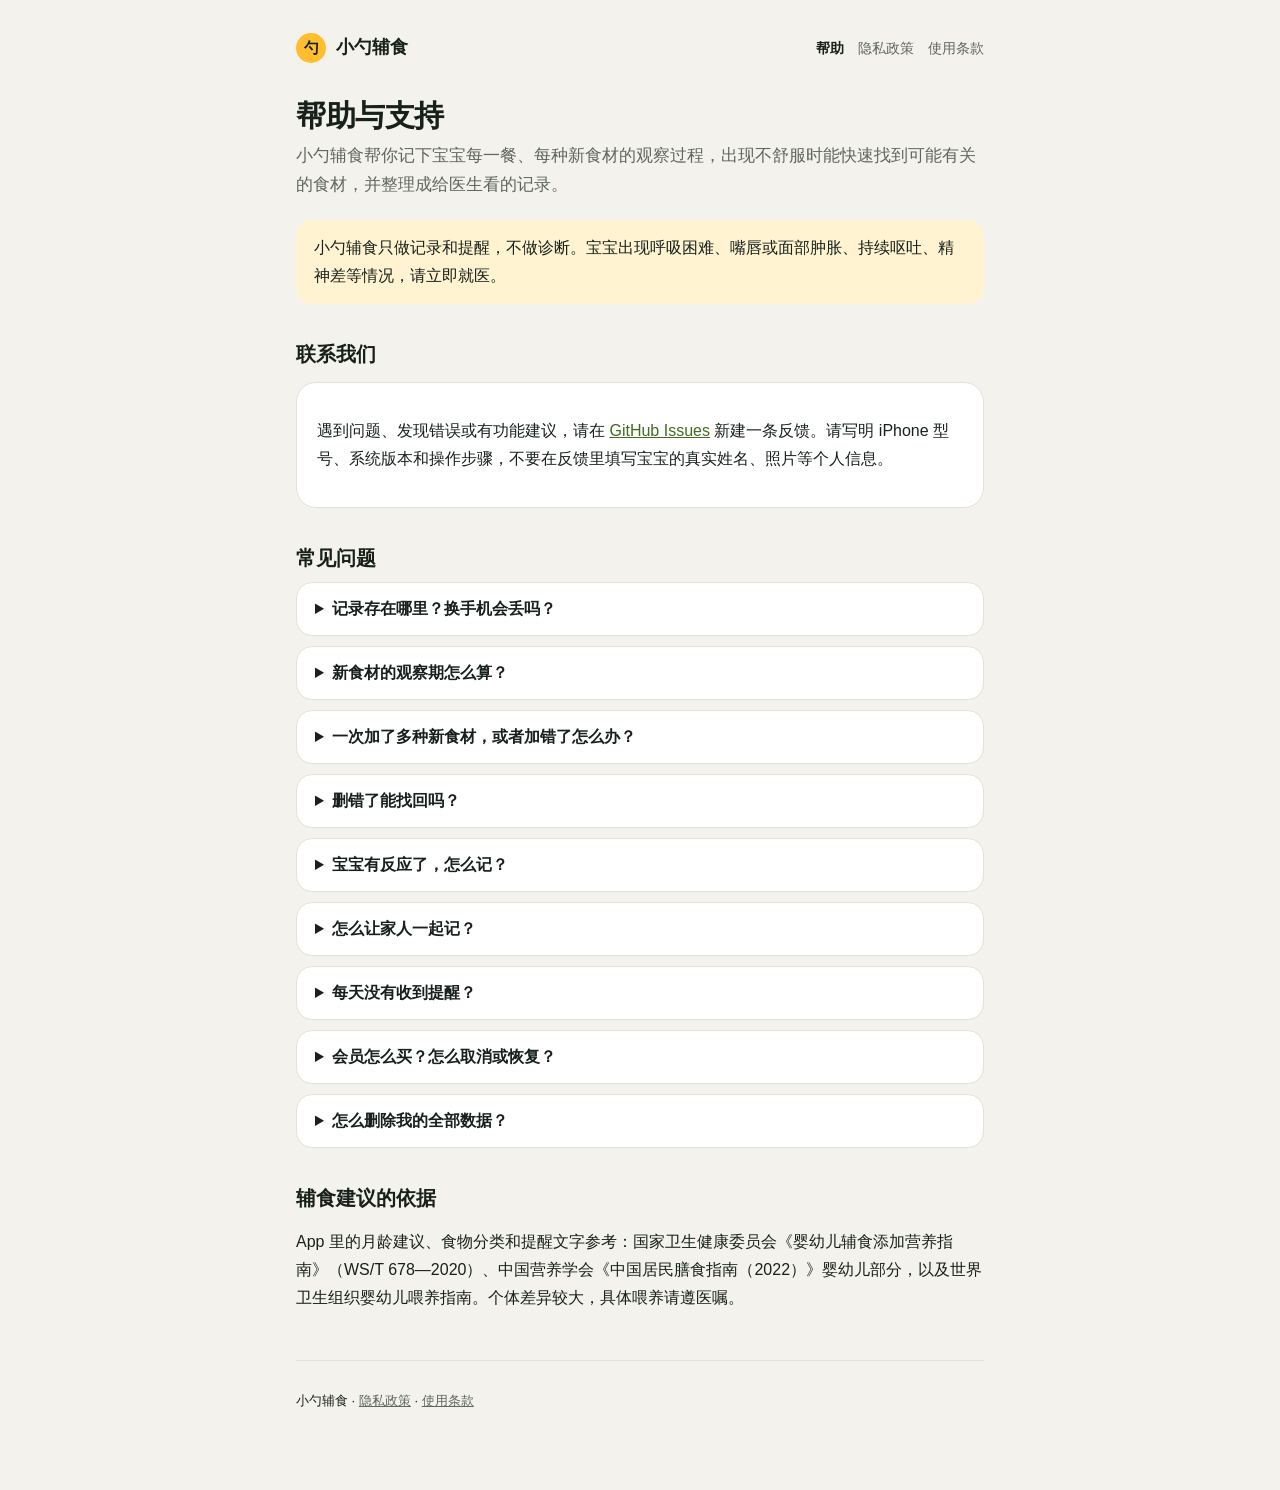
==== index.html @ 77303f6c "支持页面、隐私政策和使用条款" ====
<!DOCTYPE html>
<html lang="zh-CN">
<head>
  <meta charset="utf-8">
  <meta name="viewport" content="width=device-width, initial-scale=1">
  <title>小勺辅食 · 帮助与支持</title>
  <meta name="description" content="小勺辅食：记录宝宝辅食与排敏过程的 iPhone App。常见问题、联系方式、隐私政策和使用条款。">
  <link rel="stylesheet" href="style.css">
</head>
<body>
<div class="wrap">
  <header class="site">
    <a class="brand" href="./"><span class="dot">勺</span>小勺辅食</a>
    <nav class="links">
      <a href="./" aria-current="page">帮助</a>
      <a href="privacy.html">隐私政策</a>
      <a href="terms.html">使用条款</a>
    </nav>
  </header>

  <h1>帮助与支持</h1>
  <p class="lead">小勺辅食帮你记下宝宝每一餐、每种新食材的观察过程，出现不舒服时能快速找到可能有关的食材，并整理成给医生看的记录。</p>

  <div class="notice">
    <p>小勺辅食只做记录和提醒，不做诊断。宝宝出现呼吸困难、嘴唇或面部肿胀、持续呕吐、精神差等情况，请立即就医。</p>
  </div>

  <h2>联系我们</h2>
  <div class="card">
    <p>遇到问题、发现错误或有功能建议，请在 <a href="https://github.com/xdx888999/xsfs-support/issues">GitHub Issues</a> 新建一条反馈。请写明 iPhone 型号、系统版本和操作步骤，不要在反馈里填写宝宝的真实姓名、照片等个人信息。</p>
  </div>

  <h2>常见问题</h2>

  <details>
    <summary>记录存在哪里？换手机会丢吗？</summary>
    <p>记录保存在手机上，并通过你自己的 iCloud 同步。换新手机时登录同一个 Apple 账户、打开 iCloud，再安装小勺辅食，记录会自动同步回来。没有登录 iCloud 时只保存在本机，删除 App 后无法恢复，建议定期在「我的 › 导出全部数据」备份。</p>
  </details>

  <details>
    <summary>新食材的观察期怎么算？</summary>
    <p>第一次记到某种食材时，会自动开始观察，首次吃的当天算第 1 天。观察天数默认 3 天，可以在「我的 › 观察天数」改成 2～5 天。观察期内每天可以点「今天一切正常」确认；观察期满且没有记录反应，下次打开 App 时会自动标为「已通过」。</p>
  </details>

  <details>
    <summary>一次加了多种新食材，或者加错了怎么办？</summary>
    <p>在首页「今天吃了」里点开那一餐，取消勾选加错的食材再保存。如果这种食材没有在其他餐里出现过，它的观察会自动取消，回到「未尝试」。也可以长按首页的观察卡片，直接跳到那一餐修改。</p>
  </details>

  <details>
    <summary>删错了能找回吗？</summary>
    <p>删除一餐、反应记录、奶量、计划、常用搭配或自定义食材后，屏幕底部会出现「撤回」，几秒内点一下就能恢复。删除宝宝和「删除全部数据」不能撤回，操作前会再次确认。</p>
  </details>

  <details>
    <summary>宝宝有反应了，怎么记？</summary>
    <p>在观察卡片上点「有反应」，选症状和程度，可以拍照。App 会列出近 72 小时第一次吃的食材供你勾选为「可疑」，被标为可疑的食材不会再自动通过。记错了可以在首页或日历里点开这条反应修改或删除，只因这条记录被标为可疑的食材会恢复原来的状态。</p>
  </details>

  <details>
    <summary>怎么让家人一起记？</summary>
    <p>在「我的 › 家人共享」里邀请家人。对方需要使用 iPhone、登录 iCloud 并安装小勺辅食，点开邀请链接即可加入。免费版可邀请 2 位家人，会员不限人数。长辈可以在自己的手机上开启「长辈模式」，界面只有大字和几个按钮。</p>
  </details>

  <details>
    <summary>每天没有收到提醒？</summary>
    <p>提醒只在有食材正在观察时发送。请检查：iPhone「设置 › 通知 › 小勺辅食」是否允许通知；「我的 › 每日提醒」时间是否正确；专注模式是否屏蔽了通知。开启了「长辈模式」的手机不发送提醒，提醒会发到其他家人的手机上。</p>
  </details>

  <details>
    <summary>会员怎么买？怎么取消或恢复？</summary>
    <p>会员有两种：年付（前 7 天免费，之后按年自动续费）和终身买断。购买、续费和退款都由 Apple 处理。取消自动续费：打开 iPhone「设置」，点你的名字 › 订阅 › 小勺辅食，至少在当前周期结束前 24 小时取消。换手机或重装后，在会员页点「恢复购买」即可。</p>
  </details>

  <details>
    <summary>怎么删除我的全部数据？</summary>
    <p>在「我的 › 删除全部数据」可以一次删除你创建的所有宝宝、记录和照片，iCloud 里的副本也会一起删除，无法恢复。家人共享给你的宝宝不受影响。详细说明见<a href="privacy.html">隐私政策</a>。</p>
  </details>

  <h2>辅食建议的依据</h2>
  <p>App 里的月龄建议、食物分类和提醒文字参考：国家卫生健康委员会《婴幼儿辅食添加营养指南》（WS/T 678—2020）、中国营养学会《中国居民膳食指南（2022）》婴幼儿部分，以及世界卫生组织婴幼儿喂养指南。个体差异较大，具体喂养请遵医嘱。</p>

  <footer class="site">
    <p>小勺辅食 · <a href="privacy.html">隐私政策</a> · <a href="terms.html">使用条款</a></p>
  </footer>
</div>
</body>
</html>
---- style.css ----
/* 小勺辅食 · 支持站点。配色取自 App：蛋黄黄、墨绿黑、米白底 */
:root {
  --ground: #F4F2EC;
  --card: #FFFFFF;
  --ink: #17201B;
  --ink-2: #5E665F;
  --line: #E4E1D8;
  --yolk: #FFBE2E;
  --yolk-soft: #FFF3D1;
  --pea: #8DB83C;
  --link: #3F6B1F;
}

@media (prefers-color-scheme: dark) {
  :root {
    --ground: #111613;
    --card: #1B221E;
    --ink: #E8ECE5;
    --ink-2: #A3ABA4;
    --line: #2C352F;
    --yolk-soft: #3A3018;
    --link: #B7DC74;
  }
}

* { box-sizing: border-box; }

html { -webkit-text-size-adjust: 100%; }

body {
  margin: 0;
  background: var(--ground);
  color: var(--ink);
  font-family: -apple-system, BlinkMacSystemFont, "PingFang SC", "Hiragino Sans GB", "Microsoft YaHei", sans-serif;
  font-size: 16px;
  line-height: 1.75;
}

.wrap {
  max-width: 720px;
  margin: 0 auto;
  padding: 24px 16px 64px;
}

header.site {
  display: flex;
  align-items: center;
  justify-content: space-between;
  gap: 12px;
  padding: 8px 0 24px;
}

.brand {
  display: flex;
  align-items: center;
  gap: 10px;
  color: var(--ink);
  text-decoration: none;
  font-weight: 800;
  font-size: 18px;
}

.brand .dot {
  width: 30px;
  height: 30px;
  border-radius: 50%;
  background: var(--yolk);
  display: inline-flex;
  align-items: center;
  justify-content: center;
  font-size: 15px;
  color: #17201B;
}

nav.links { display: flex; gap: 14px; flex-wrap: wrap; font-size: 14px; }
nav.links a { color: var(--ink-2); text-decoration: none; }
nav.links a[aria-current="page"] { color: var(--ink); font-weight: 700; }

h1 { font-size: 30px; line-height: 1.3; margin: 8px 0 6px; letter-spacing: -0.5px; }
h2 { font-size: 20px; line-height: 1.4; margin: 36px 0 10px; }
h3 { font-size: 16px; margin: 20px 0 4px; }
p, li { color: var(--ink); }
.muted { color: var(--ink-2); font-size: 14px; }
a { color: var(--link); }

.lead { font-size: 17px; color: var(--ink-2); margin: 0 0 20px; }

.card {
  background: var(--card);
  border: 1px solid var(--line);
  border-radius: 20px;
  padding: 18px 20px;
  margin: 14px 0;
}

.notice {
  background: var(--yolk-soft);
  border-radius: 16px;
  padding: 14px 18px;
  margin: 16px 0;
}

.notice p { margin: 0; }

ul { padding-left: 1.2em; }
li { margin: 4px 0; }

details {
  background: var(--card);
  border: 1px solid var(--line);
  border-radius: 16px;
  padding: 12px 18px;
  margin: 10px 0;
}

details summary { cursor: pointer; font-weight: 700; }
details[open] summary { margin-bottom: 6px; }

table { width: 100%; border-collapse: collapse; font-size: 15px; }
th, td { text-align: left; padding: 8px 6px; border-bottom: 1px solid var(--line); vertical-align: top; }
th { color: var(--ink-2); font-weight: 600; white-space: nowrap; }

.table-scroll { overflow-x: auto; }

footer.site {
  margin-top: 48px;
  padding-top: 16px;
  border-top: 1px solid var(--line);
  font-size: 13px;
  color: var(--ink-2);
}

footer.site a { color: var(--ink-2); }
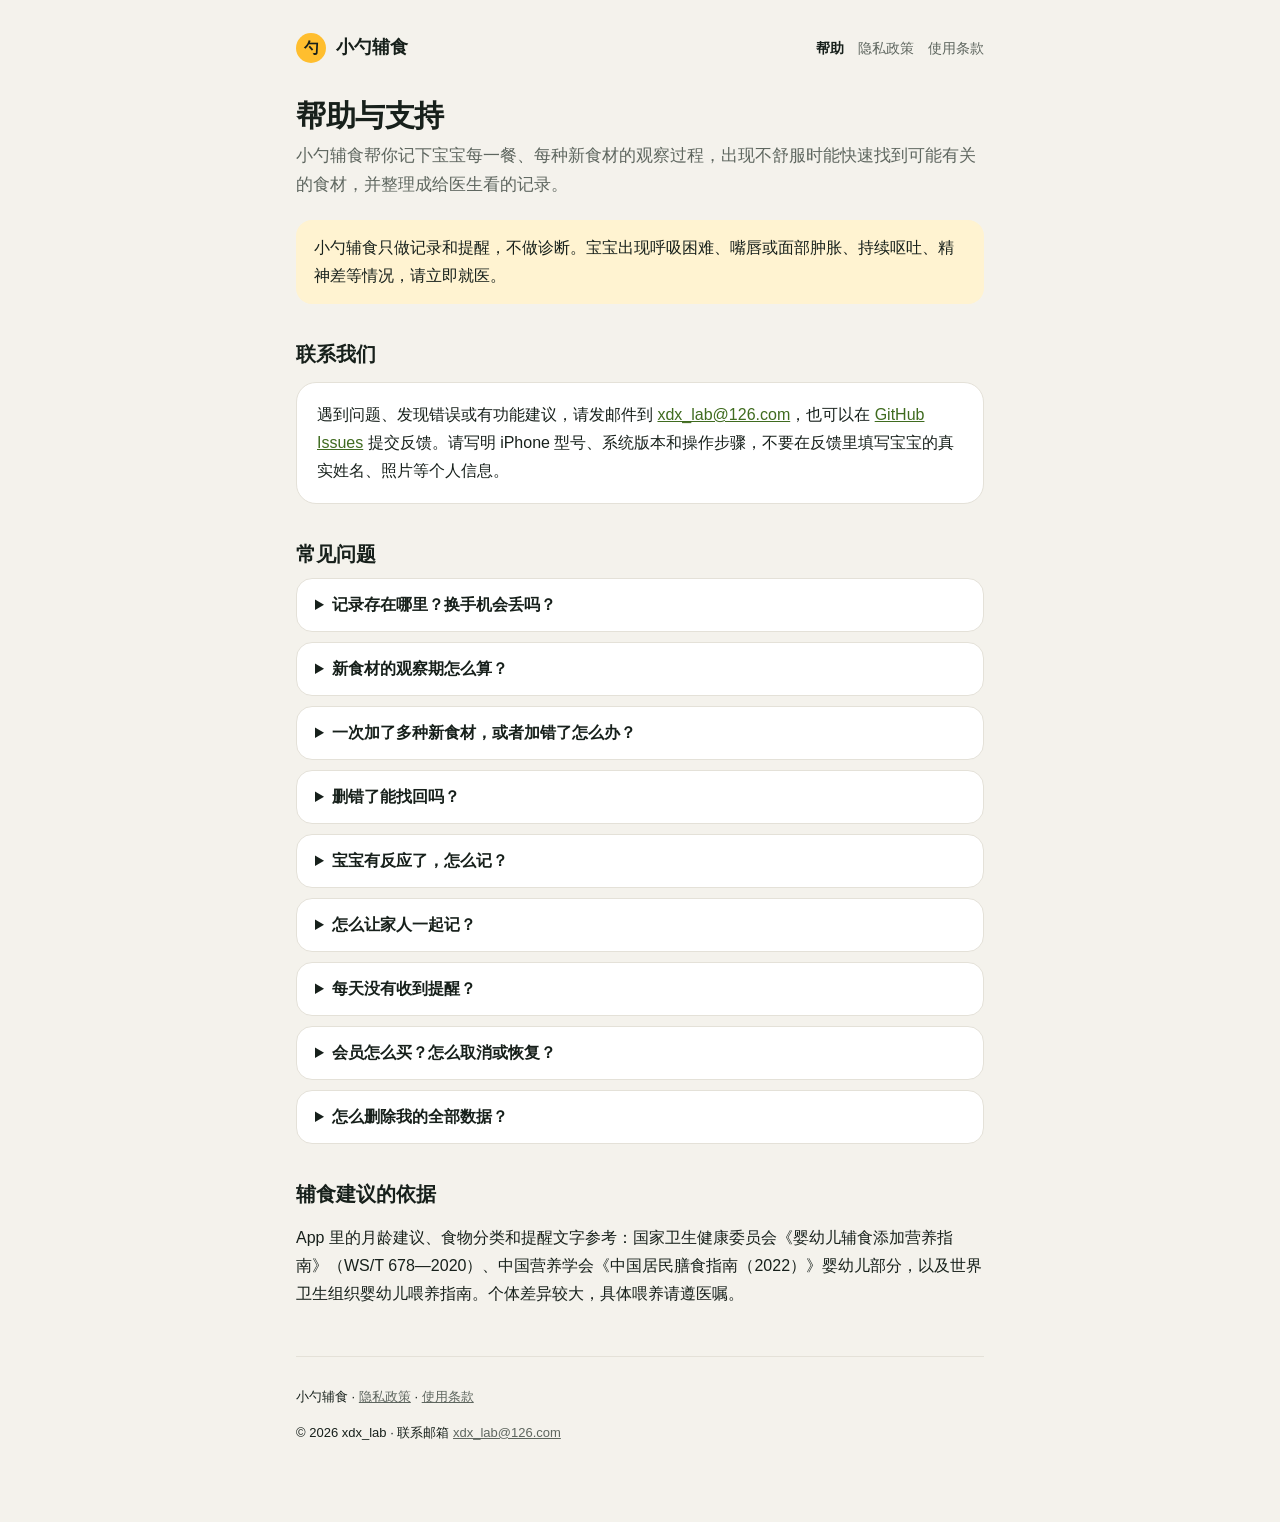
==== commit 8006ac88: "加入版权信息和联系邮箱" ====
--- a/index.html
+++ b/index.html
@@ -27,7 +27,7 @@
 
   <h2>联系我们</h2>
   <div class="card">
-    <p>遇到问题、发现错误或有功能建议，请在 <a href="https://github.com/xdx888999/xsfs-support/issues">GitHub Issues</a> 新建一条反馈。请写明 iPhone 型号、系统版本和操作步骤，不要在反馈里填写宝宝的真实姓名、照片等个人信息。</p>
+    <p>遇到问题、发现错误或有功能建议，请发邮件到 <a href="mailto:xdx_lab@126.com">xdx_lab@126.com</a>，也可以在 <a href="https://github.com/xdx888999/xsfs-support/issues">GitHub Issues</a> 提交反馈。请写明 iPhone 型号、系统版本和操作步骤，不要在反馈里填写宝宝的真实姓名、照片等个人信息。</p>
   </div>
 
   <h2>常见问题</h2>
@@ -82,6 +82,7 @@
 
   <footer class="site">
     <p>小勺辅食 · <a href="privacy.html">隐私政策</a> · <a href="terms.html">使用条款</a></p>
+    <p>© 2026 xdx_lab · 联系邮箱 <a href="mailto:xdx_lab@126.com">xdx_lab@126.com</a></p>
   </footer>
 </div>
 </body>
--- a/style.css
+++ b/style.css
@@ -131,3 +131,6 @@
 }
 
 footer.site a { color: var(--ink-2); }
+
+.card > p:first-child { margin-top: 0; }
+.card > p:last-child { margin-bottom: 0; }
